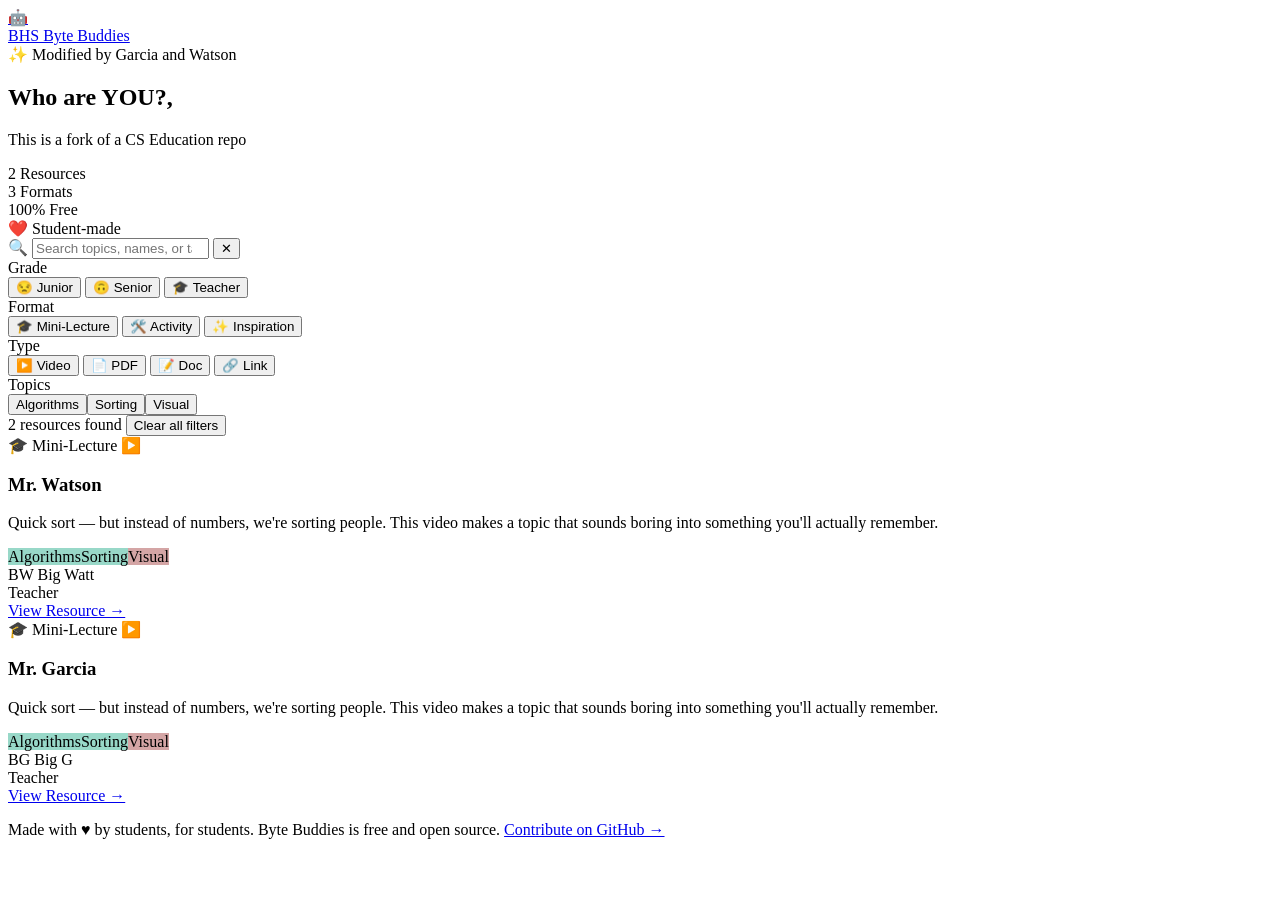
==== index.html @ da12e588 "Front end" ====
<!DOCTYPE html>
<html lang="en">
<head>
  <meta charset="UTF-8" />
  <meta name="viewport" content="width=device-width, initial-scale=1.0" />
  <title>Github tutorial</title>
  <meta name="description" content="Computer science learning resources"/>
  <link rel="stylesheet" href="css/style.css" />
  <link rel="icon" type="image/svg+xml" href="data:image/svg+xml,<svg xmlns='http://www.w3.org/2000/svg' viewBox='0 0 100 100'><text y='.9em' font-size='90'>🤖</text></svg>" />
</head>
<body>

<!-- ── Nav ──────────────────────────────────────────────── -->
<nav class="nav">
  <a href="index.html" class="nav-logo">
    <div class="logo-icon">🤖</div>
    BHS Byte Buddies
  </a>
</nav>

<!-- ── Hero ─────────────────────────────────────────────── -->
<section class="hero">
  <div class="hero-shapes">
    <div class="shape"></div>
    <div class="shape"></div>
    <div class="shape"></div>
    <div class="shape"></div>
    <div class="shape"></div>
  </div>
  <div class="hero-eyebrow">✨ Modified by Garcia and Watson</div>
  <h1 class="hero-title">Who are <span class="highlight">YOU?</span>,</h1>
  <p class="hero-desc">This is a fork of a CS Education repo</p>
  <div class="hero-stats">
    <div class="hero-stat">
      <span class="num" id="stat-resources">8</span>
      <span class="label">Resources</span>
    </div>
    <div class="hero-stat">
      <span class="num">3</span>
      <span class="label">Formats</span>
    </div>
    <div class="hero-stat">
      <span class="num">100%</span>
      <span class="label">Free</span>
    </div>
    <div class="hero-stat">
      <span class="num">❤️</span>
      <span class="label">Student-made</span>
    </div>
  </div>
</section>

<!-- ── Search bar ────────────────────────────────────────── -->
<div class="search-section">
  <div class="search-wrapper">
    <div class="search-input-wrap">
      <span class="search-icon">🔍</span>
      <input
        type="search"
        id="search-input"
        placeholder="Search topics, names, or tags…"
        aria-label="Search resources"
        autocomplete="off"
      />
      <button id="clear-search" aria-label="Clear search">✕</button>
    </div>
  </div>
</div>

<!-- ── Filters ───────────────────────────────────────────── -->
<div class="filter-section">
  <!-- Grade level -->
  <div class="filter-row">
    <span class="filter-label">Grade</span>
    <div class="filter-chips">
      <button class="filter-chip-btn grade-btn" data-grade="Junior">😒 Junior</button>
      <button class="filter-chip-btn grade-btn" data-grade="Senior">🙃 Senior</button>
      <button class="filter-chip-btn grade-btn" data-grade="Teacher">🎓 Teacher</button>
    </div>
  </div>

  <!-- Format -->
  <div class="filter-row">
    <span class="filter-label">Format</span>
    <div class="filter-chips">
      <button class="filter-chip-btn format-btn" data-format="mini-lecture">🎓 Mini-Lecture</button>
      <button class="filter-chip-btn format-btn" data-format="activity">🛠️ Activity</button>
      <button class="filter-chip-btn format-btn" data-format="inspiration">✨ Inspiration</button>
    </div>
  </div>

  <!-- Type -->
  <div class="filter-row">
    <span class="filter-label">Type</span>
    <div class="filter-chips">
      <button class="filter-chip-btn type-btn" data-type="video">▶️ Video</button>
      <button class="filter-chip-btn type-btn" data-type="pdf">📄 PDF</button>
      <button class="filter-chip-btn type-btn" data-type="doc">📝 Doc</button>
      <button class="filter-chip-btn type-btn" data-type="link">🔗 Link</button>
    </div>
  </div>

  <!-- Tags -->
  <div class="filter-row">
    <span class="filter-label">Topics</span>
    <div id="filter-tags"></div>
  </div>
</div>

<!-- ── Results meta ──────────────────────────────────────── -->
<div class="filter-meta-row">
  <span id="results-count"></span>
  <button id="clear-all-filters">Clear all filters</button>
</div>

<!-- ── Resource grid ─────────────────────────────────────── -->
<section class="results-section">
  <div id="results-grid"></div>
  <div id="no-results">
    <div class="no-results-icon">🔭</div>
    <h3>No resources found</h3>
    <p>Try a different search or remove some filters. More resources are added all the time!</p>
    <a href="submit.html" class="btn-primary" style="margin-top:0.5rem">Submit one yourself →</a>
  </div>
</section>


<!-- ── Footer ────────────────────────────────────────────── -->
<footer>
  <p>Made with <span class="footer-heart">♥</span> by students, for students. Byte Buddies is free and open source. 
  <a href="https://github.com/raywat44/bhs-CS-Buddies" target="_blank">Contribute on GitHub →</a></p>
</footer>

<script src="js/resources-data.js"></script>
<script src="js/app.js"></script>
<script>
  document.getElementById("stat-resources").textContent = RESOURCES.length;
</script>
</body>
</html>
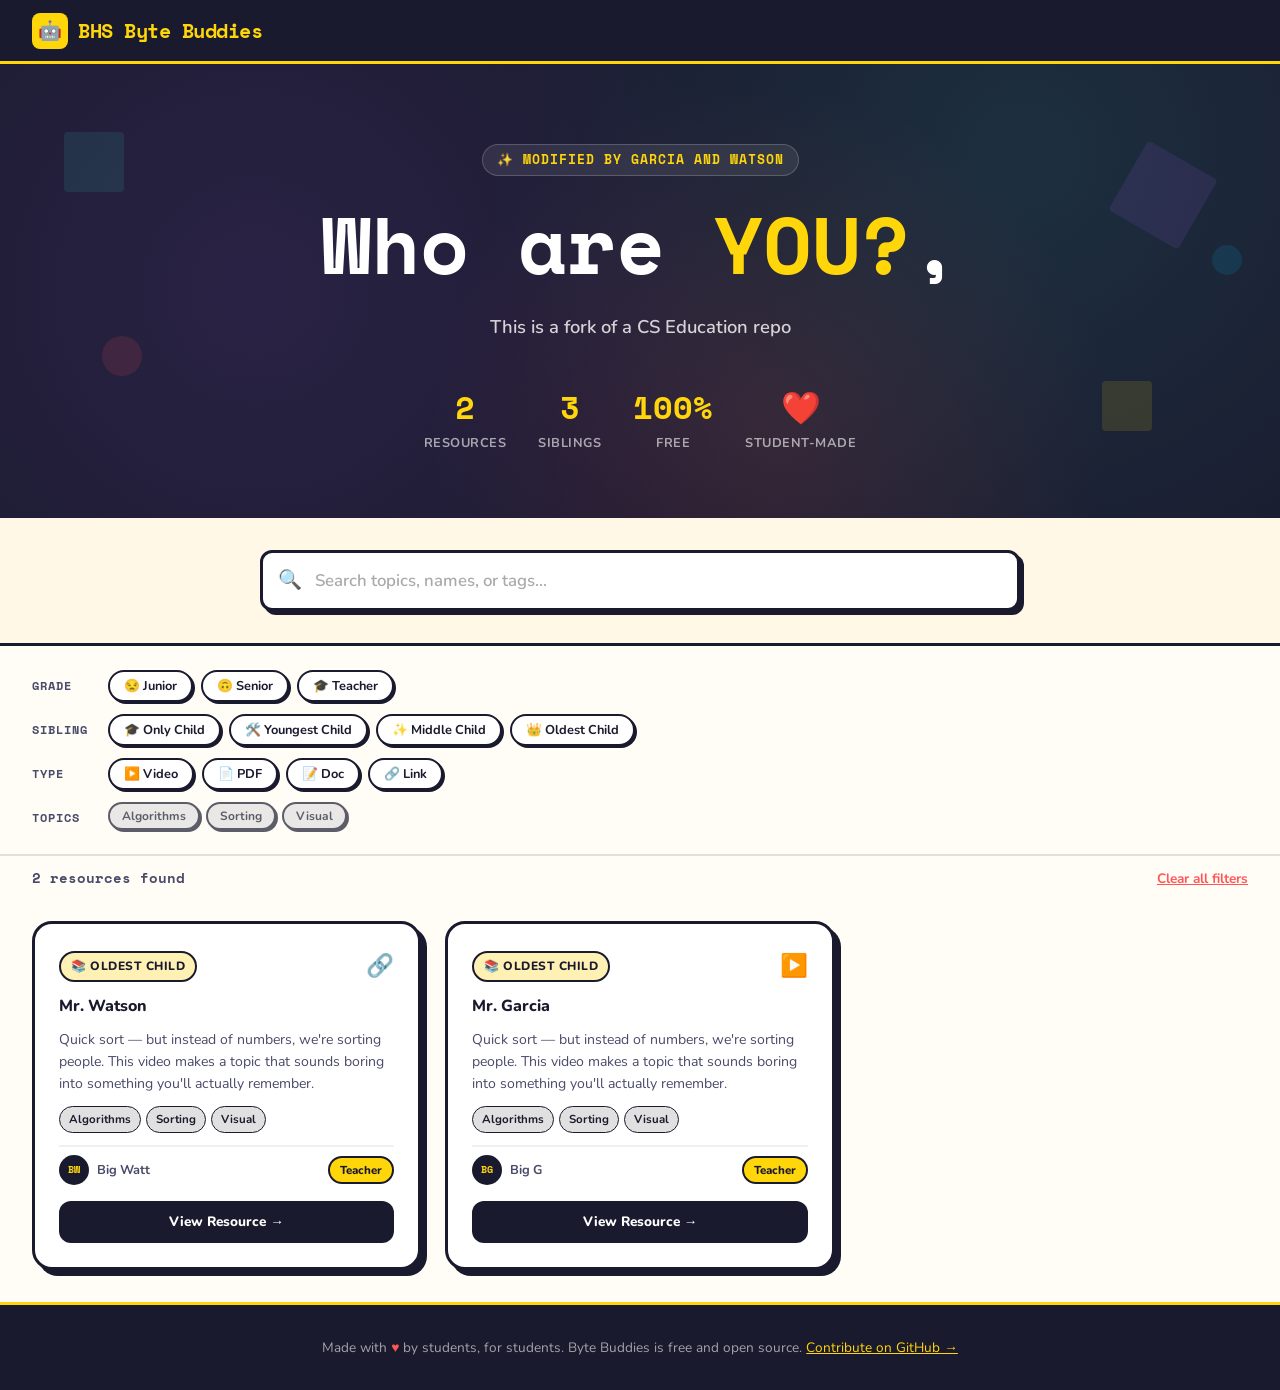
==== commit 9f0715c4: "Changed format to siblings" ====
--- a/index.html
+++ b/index.html
@@ -37,7 +37,7 @@
     </div>
     <div class="hero-stat">
       <span class="num">3</span>
-      <span class="label">Formats</span>
+      <span class="label">Siblings</span>
     </div>
     <div class="hero-stat">
       <span class="num">100%</span>
@@ -79,13 +79,14 @@
     </div>
   </div>
 
-  <!-- Format -->
+  <!-- Sibling -->
   <div class="filter-row">
-    <span class="filter-label">Format</span>
+    <span class="filter-label">Sibling</span>
     <div class="filter-chips">
-      <button class="filter-chip-btn format-btn" data-format="mini-lecture">🎓 Mini-Lecture</button>
-      <button class="filter-chip-btn format-btn" data-format="activity">🛠️ Activity</button>
-      <button class="filter-chip-btn format-btn" data-format="inspiration">✨ Inspiration</button>
+      <button class="filter-chip-btn sibling-btn" data-sibling="only-child">🎓 Only Child</button>
+      <button class="filter-chip-btn sibling-btn" data-sibling="youngest">🛠️ Youngest Child</button>
+      <button class="filter-chip-btn sibling-btn" data-sibling="middle">✨ Middle Child</button>
+      <button class="filter-chip-btn sibling-btn" data-sibling="oldest">👑 Oldest Child</button>
     </div>
   </div>
 
--- a/css/style.css
+++ b/css/style.css
@@ -0,0 +1,888 @@
+/* ============================================================
+   Byte Buddies — Stylesheet
+   Aesthetic: Playful retro-tech with chunky shapes, bold colors
+   and pixel-inspired accents — fun for kids, cool for teens
+============================================================ */
+
+@import url('https://fonts.googleapis.com/css2?family=Nunito:wght@400;600;700;800;900&family=Space+Mono:wght@400;700&display=swap');
+
+/* ── Variables ───────────────────────────────────────────── */
+:root {
+  --bg:          #FFFDF5;
+  --bg2:         #FFF8E7;
+  --ink:         #1A1A2E;
+  --ink-light:   #4A4A6A;
+  --accent1:     #FF5757;   /* coral-red */
+  --accent2:     #FFD60A;   /* electric yellow */
+  --accent3:     #2EC4B6;   /* teal */
+  --accent4:     #9B5DE5;   /* purple */
+  --accent5:     #00BBF9;   /* sky blue */
+  --card-bg:     #FFFFFF;
+  --border:      #1A1A2E;
+  --shadow:      4px 4px 0px #1A1A2E;
+  --shadow-lg:   6px 6px 0px #1A1A2E;
+  --shadow-hover:8px 8px 0px #1A1A2E;
+  --radius:      12px;
+  --radius-lg:   20px;
+  --font-body:   'Nunito', sans-serif;
+  --font-mono:   'Space Mono', monospace;
+}
+
+/* ── Reset ───────────────────────────────────────────────── */
+*, *::before, *::after { box-sizing: border-box; margin: 0; padding: 0; }
+html { scroll-behavior: smooth; }
+body {
+  font-family: var(--font-body);
+  background: var(--bg);
+  color: var(--ink);
+  line-height: 1.6;
+  overflow-x: hidden;
+}
+
+/* ── Scrollbar ───────────────────────────────────────────── */
+::-webkit-scrollbar { width: 10px; }
+::-webkit-scrollbar-track { background: var(--bg2); }
+::-webkit-scrollbar-thumb { background: var(--ink); border-radius: 999px; border: 2px solid var(--bg2); }
+
+/* ── Nav ─────────────────────────────────────────────────── */
+.nav {
+  position: sticky;
+  top: 0;
+  z-index: 100;
+  background: var(--ink);
+  border-bottom: 3px solid var(--accent2);
+  padding: 0 2rem;
+  display: flex;
+  align-items: center;
+  justify-content: space-between;
+  height: 64px;
+}
+
+.nav-logo {
+  display: flex;
+  align-items: center;
+  gap: 10px;
+  text-decoration: none;
+  color: var(--accent2);
+  font-family: var(--font-mono);
+  font-weight: 700;
+  font-size: 1.25rem;
+  letter-spacing: -0.5px;
+}
+
+.nav-logo .logo-icon {
+  width: 36px;
+  height: 36px;
+  background: var(--accent2);
+  border-radius: 8px;
+  display: flex;
+  align-items: center;
+  justify-content: center;
+  font-size: 1.2rem;
+  flex-shrink: 0;
+}
+
+.nav-links {
+  display: flex;
+  align-items: center;
+  gap: 0.5rem;
+}
+
+.nav-link {
+  color: #ffffff99;
+  text-decoration: none;
+  font-weight: 700;
+  font-size: 0.9rem;
+  padding: 6px 14px;
+  border-radius: 8px;
+  transition: all 0.15s;
+  letter-spacing: 0.2px;
+}
+
+.nav-link:hover, .nav-link.active { color: var(--accent2); background: #ffffff15; }
+
+.nav-btn {
+  background: var(--accent1);
+  color: white;
+  text-decoration: none;
+  font-weight: 800;
+  font-size: 0.85rem;
+  padding: 8px 18px;
+  border-radius: 8px;
+  border: 2px solid #ffffff30;
+  transition: all 0.15s;
+  letter-spacing: 0.2px;
+}
+
+.nav-btn:hover { background: #FF3333; transform: translateY(-1px); }
+
+/* ── Hero ────────────────────────────────────────────────── */
+.hero {
+  background: var(--ink);
+  color: white;
+  padding: 5rem 2rem 4rem;
+  text-align: center;
+  position: relative;
+  overflow: hidden;
+}
+
+.hero::before {
+  content: "";
+  position: absolute;
+  inset: 0;
+  background:
+    radial-gradient(circle at 20% 50%, #9B5DE520 0%, transparent 50%),
+    radial-gradient(circle at 80% 20%, #2EC4B620 0%, transparent 50%),
+    radial-gradient(circle at 60% 80%, #FF575720 0%, transparent 40%);
+}
+
+.hero-eyebrow {
+  display: inline-flex;
+  align-items: center;
+  gap: 8px;
+  background: #ffffff15;
+  border: 1px solid #ffffff30;
+  color: var(--accent2);
+  font-family: var(--font-mono);
+  font-size: 0.8rem;
+  font-weight: 700;
+  padding: 5px 14px;
+  border-radius: 999px;
+  margin-bottom: 1.5rem;
+  letter-spacing: 1px;
+  text-transform: uppercase;
+  position: relative;
+}
+
+.hero-title {
+  font-family: var(--font-mono);
+  font-size: clamp(2.5rem, 7vw, 5rem);
+  font-weight: 700;
+  line-height: 1.1;
+  margin-bottom: 1.5rem;
+  position: relative;
+  opacity: 0;
+  transform: translateY(20px);
+  transition: all 0.6s cubic-bezier(0.175, 0.885, 0.32, 1.275);
+}
+
+.hero-title.loaded {
+  opacity: 1;
+  transform: translateY(0);
+}
+
+.hero-title .highlight {
+  color: var(--accent2);
+  position: relative;
+}
+
+.hero-desc {
+  font-size: 1.15rem;
+  color: #ffffffCC;
+  max-width: 560px;
+  margin: 0 auto 2.5rem;
+  font-weight: 600;
+  position: relative;
+}
+
+.hero-stats {
+  display: flex;
+  gap: 2rem;
+  justify-content: center;
+  flex-wrap: wrap;
+  position: relative;
+}
+
+.hero-stat {
+  display: flex;
+  flex-direction: column;
+  align-items: center;
+}
+
+.hero-stat .num {
+  font-family: var(--font-mono);
+  font-size: 2rem;
+  font-weight: 700;
+  color: var(--accent2);
+}
+
+.hero-stat .label {
+  font-size: 0.8rem;
+  color: #ffffff99;
+  font-weight: 700;
+  letter-spacing: 0.5px;
+  text-transform: uppercase;
+}
+
+/* ── Floating shapes ─────────────────────────────────────── */
+.hero-shapes {
+  position: absolute;
+  inset: 0;
+  pointer-events: none;
+  overflow: hidden;
+}
+
+.shape {
+  position: absolute;
+  border-radius: 4px;
+  opacity: 0.12;
+  animation: float 6s ease-in-out infinite;
+}
+.shape:nth-child(1) { width:60px; height:60px; background:var(--accent3); top:15%; left:5%; animation-delay:0s; }
+.shape:nth-child(2) { width:40px; height:40px; background:var(--accent1); top:60%; left:8%; animation-delay:-2s; border-radius: 50%; }
+.shape:nth-child(3) { width:80px; height:80px; background:var(--accent4); top:20%; right:6%; animation-delay:-4s; transform: rotate(30deg); }
+.shape:nth-child(4) { width:50px; height:50px; background:var(--accent2); top:70%; right:10%; animation-delay:-1s; }
+.shape:nth-child(5) { width:30px; height:30px; background:var(--accent5); top:40%; right:3%; animation-delay:-3s; border-radius:50%; }
+
+@keyframes float {
+  0%, 100% { transform: translateY(0) rotate(0deg); }
+  50% { transform: translateY(-18px) rotate(5deg); }
+}
+
+/* ── Search section ──────────────────────────────────────── */
+.search-section {
+  background: var(--bg2);
+  border-bottom: 3px solid var(--ink);
+  padding: 2rem;
+  position: sticky;
+  top: 64px;
+  z-index: 50;
+}
+
+.search-wrapper {
+  max-width: 760px;
+  margin: 0 auto;
+  position: relative;
+}
+
+.search-input-wrap {
+  position: relative;
+  display: flex;
+  align-items: center;
+}
+
+.search-icon {
+  position: absolute;
+  left: 18px;
+  font-size: 1.2rem;
+  z-index: 1;
+  pointer-events: none;
+}
+
+#search-input {
+  width: 100%;
+  padding: 16px 52px 16px 52px;
+  font-family: var(--font-body);
+  font-size: 1.05rem;
+  font-weight: 700;
+  background: white;
+  border: 3px solid var(--ink);
+  border-radius: var(--radius);
+  box-shadow: var(--shadow);
+  outline: none;
+  transition: box-shadow 0.15s, transform 0.15s;
+  color: var(--ink);
+}
+
+#search-input:focus {
+  box-shadow: var(--shadow-hover);
+  transform: translate(-2px, -2px);
+}
+
+#search-input::placeholder { color: #AAA; font-weight: 600; }
+
+#clear-search {
+  position: absolute;
+  right: 16px;
+  background: var(--ink);
+  color: white;
+  border: none;
+  width: 28px;
+  height: 28px;
+  border-radius: 50%;
+  cursor: pointer;
+  display: none;
+  align-items: center;
+  justify-content: center;
+  font-size: 0.9rem;
+  font-weight: 800;
+  transition: background 0.1s;
+}
+#clear-search:hover { background: var(--accent1); }
+
+/* ── Filter section ──────────────────────────────────────── */
+.filter-section {
+  padding: 1.5rem 2rem;
+  border-bottom: 2px solid #1A1A2E20;
+  background: var(--bg);
+  max-width: 1400px;
+  margin: 0 auto;
+}
+
+.filter-row {
+  display: flex;
+  flex-wrap: wrap;
+  align-items: flex-start;
+  gap: 1rem;
+  margin-bottom: 0.75rem;
+}
+
+.filter-row:last-child { margin-bottom: 0; }
+
+.filter-label {
+  font-family: var(--font-mono);
+  font-size: 0.75rem;
+  font-weight: 700;
+  color: var(--ink-light);
+  text-transform: uppercase;
+  letter-spacing: 1px;
+  margin-top: 6px;
+  white-space: nowrap;
+  min-width: 60px;
+}
+
+.filter-chips {
+  display: flex;
+  flex-wrap: wrap;
+  gap: 8px;
+}
+
+.filter-chip-btn {
+  background: white;
+  border: 2px solid var(--ink);
+  color: var(--ink);
+  font-family: var(--font-body);
+  font-weight: 700;
+  font-size: 0.8rem;
+  padding: 5px 14px;
+  border-radius: 999px;
+  cursor: pointer;
+  box-shadow: 2px 2px 0 var(--ink);
+  transition: all 0.1s;
+}
+
+.filter-chip-btn:hover {
+  transform: translate(-1px, -1px);
+  box-shadow: 3px 3px 0 var(--ink);
+}
+
+.filter-chip-btn.active {
+  background: var(--ink);
+  color: white;
+  transform: translate(-1px, -1px);
+  box-shadow: 3px 3px 0 var(--accent2);
+}
+
+.sibling-btn.active[data-sibling="only-child"] { background: var(--accent4); }
+.sibling-btn.active[data-sibling="youngest"]   { background: var(--accent3); }
+.sibling-btn.active[data-sibling="middle"]     { background: var(--accent1); }
+.sibling-btn.active[data-sibling="oldest"]     { background: var(--accent5); }
+.type-btn.active   { background: var(--accent5); }
+.grade-btn.active  { background: var(--accent2); color: var(--ink); }
+
+#filter-tags {
+  display: flex;
+  flex-wrap: wrap;
+  gap: 6px;
+}
+
+.tag-filter-btn {
+  background: var(--tag-bg, #eee);
+  border: 2px solid var(--ink);
+  color: var(--ink);
+  font-family: var(--font-body);
+  font-weight: 700;
+  font-size: 0.75rem;
+  padding: 4px 12px;
+  border-radius: 999px;
+  cursor: pointer;
+  box-shadow: 2px 2px 0 var(--ink);
+  transition: all 0.1s;
+  opacity: 0.7;
+}
+
+.tag-filter-btn:hover { opacity: 1; transform: translate(-1px, -1px); box-shadow: 3px 3px 0 var(--ink); }
+.tag-filter-btn.active { opacity: 1; transform: translate(-1px, -1px); box-shadow: 3px 3px 0 var(--ink); filter: brightness(0.9); }
+
+.filter-meta-row {
+  display: flex;
+  justify-content: space-between;
+  align-items: center;
+  max-width: 1400px;
+  margin: 0.75rem auto 0;
+  padding: 0 2rem;
+  flex-wrap: wrap;
+  gap: 0.5rem;
+}
+
+#results-count {
+  font-family: var(--font-mono);
+  font-size: 0.85rem;
+  color: var(--ink-light);
+  font-weight: 700;
+}
+
+#clear-all-filters {
+  background: none;
+  border: none;
+  color: var(--accent1);
+  font-family: var(--font-body);
+  font-weight: 700;
+  font-size: 0.85rem;
+  cursor: pointer;
+  text-decoration: underline;
+  padding: 0;
+}
+#clear-all-filters:hover { color: #cc0000; }
+
+/* ── Results grid ────────────────────────────────────────── */
+.results-section {
+  max-width: 1400px;
+  margin: 0 auto;
+  padding: 2rem;
+}
+
+#results-grid {
+  display: grid;
+  grid-template-columns: repeat(auto-fill, minmax(300px, 1fr));
+  gap: 1.5rem;
+}
+
+/* ── Resource card ───────────────────────────────────────── */
+.resource-card {
+  background: var(--card-bg);
+  border: 3px solid var(--ink);
+  border-radius: var(--radius-lg);
+  padding: 1.5rem;
+  box-shadow: var(--shadow-lg);
+  cursor: pointer;
+  transition: transform 0.15s, box-shadow 0.15s;
+  position: relative;
+  display: flex;
+  flex-direction: column;
+  gap: 0.75rem;
+  animation: cardIn 0.4s ease both;
+}
+
+@keyframes cardIn {
+  from { opacity: 0; transform: translateY(16px); }
+  to   { opacity: 1; transform: translateY(0); }
+}
+
+.resource-card:hover {
+  transform: translate(-3px, -3px);
+  box-shadow: var(--shadow-hover);
+}
+
+.card-header {
+  display: flex;
+  justify-content: space-between;
+  align-items: center;
+}
+
+.card-sibling-badge,
+.card-type-badge {
+  font-size: 0.75rem;
+  font-weight: 800;
+  padding: 4px 10px;
+  border-radius: 999px;
+  border: 2px solid var(--ink);
+  text-transform: uppercase;
+  letter-spacing: 0.5px;
+}
+
+.sibling-only-child { background: #E8D5FF; }
+.sibling-youngest   { background: #CCFFF8; }
+.sibling-middle     { background: #FFDFDF; }
+.sibling-oldest     { background: #FFF0B3; }
+
+.card-type-icon { font-size: 1.4rem; }
+
+.card-title {
+  font-size: 1rem;
+  font-weight: 800;
+  line-height: 1.3;
+  color: var(--ink);
+  flex: 0;
+}
+
+.card-description {
+  font-size: 0.88rem;
+  color: var(--ink-light);
+  line-height: 1.55;
+  display: -webkit-box;
+  -webkit-line-clamp: 3;
+  -webkit-box-orient: vertical;
+  overflow: hidden;
+  flex: 1;
+}
+
+.card-tags {
+  display: flex;
+  flex-wrap: wrap;
+  gap: 5px;
+}
+
+.tag {
+  font-size: 0.72rem;
+  font-weight: 700;
+  padding: 3px 9px;
+  border-radius: 999px;
+  border: 1.5px solid var(--ink);
+  color: var(--ink);
+}
+
+.card-footer {
+  display: flex;
+  align-items: center;
+  justify-content: space-between;
+  padding-top: 0.5rem;
+  border-top: 2px solid #f0f0f0;
+}
+
+.contributor {
+  display: flex;
+  align-items: center;
+  gap: 8px;
+}
+
+.contributor-avatar {
+  width: 30px;
+  height: 30px;
+  background: var(--ink);
+  color: var(--accent2);
+  border-radius: 50%;
+  display: flex;
+  align-items: center;
+  justify-content: center;
+  font-family: var(--font-mono);
+  font-size: 0.65rem;
+  font-weight: 700;
+  flex-shrink: 0;
+}
+
+.contributor-name {
+  font-size: 0.8rem;
+  font-weight: 700;
+  color: var(--ink-light);
+}
+
+.grade-badge {
+  background: var(--accent2);
+  color: var(--ink);
+  font-size: 0.72rem;
+  font-weight: 800;
+  padding: 3px 10px;
+  border-radius: 999px;
+  border: 2px solid var(--ink);
+}
+
+.card-link {
+  display: flex;
+  align-items: center;
+  justify-content: center;
+  background: var(--ink);
+  color: white;
+  text-decoration: none;
+  font-weight: 800;
+  font-size: 0.85rem;
+  padding: 10px;
+  border-radius: var(--radius);
+  transition: background 0.15s;
+  margin-top: 0.25rem;
+}
+
+.card-link:hover { background: var(--accent1); }
+
+/* ── No results ──────────────────────────────────────────── */
+#no-results {
+  display: none;
+  flex-direction: column;
+  align-items: center;
+  padding: 4rem 2rem;
+  text-align: center;
+  gap: 1rem;
+}
+
+.no-results-icon { font-size: 4rem; }
+#no-results h3 { font-size: 1.4rem; font-weight: 800; }
+#no-results p  { color: var(--ink-light); font-size: 0.95rem; max-width: 400px; }
+
+/* ── Section titles ──────────────────────────────────────── */
+.section-title {
+  font-family: var(--font-mono);
+  font-size: 1.5rem;
+  font-weight: 700;
+  margin-bottom: 0.25rem;
+  display: flex;
+  align-items: center;
+  gap: 0.5rem;
+}
+
+/* ── How It Works strip ──────────────────────────────────── */
+.how-strip {
+  background: var(--ink);
+  color: white;
+  padding: 3rem 2rem;
+  text-align: center;
+}
+
+.how-strip h2 {
+  font-family: var(--font-mono);
+  font-size: 1.5rem;
+  margin-bottom: 2rem;
+  color: var(--accent2);
+}
+
+.how-steps {
+  display: flex;
+  gap: 2rem;
+  justify-content: center;
+  flex-wrap: wrap;
+  max-width: 900px;
+  margin: 0 auto;
+}
+
+.how-step {
+  flex: 1;
+  min-width: 180px;
+  max-width: 220px;
+}
+
+.how-step .step-num {
+  width: 52px;
+  height: 52px;
+  background: var(--accent2);
+  color: var(--ink);
+  border-radius: 12px;
+  display: flex;
+  align-items: center;
+  justify-content: center;
+  font-family: var(--font-mono);
+  font-size: 1.4rem;
+  font-weight: 700;
+  margin: 0 auto 1rem;
+  border: 3px solid white;
+}
+
+.how-step h3 { font-size: 0.95rem; font-weight: 800; margin-bottom: 0.4rem; }
+.how-step p  { font-size: 0.82rem; color: #ffffff99; }
+
+/* ── Submit CTA ──────────────────────────────────────────── */
+.submit-cta {
+  background: var(--accent3);
+  border: 3px solid var(--ink);
+  border-radius: var(--radius-lg);
+  padding: 2.5rem;
+  text-align: center;
+  box-shadow: var(--shadow-lg);
+  max-width: 600px;
+  margin: 3rem auto;
+}
+
+.submit-cta h2 {
+  font-family: var(--font-mono);
+  font-size: 1.5rem;
+  margin-bottom: 0.75rem;
+}
+
+.submit-cta p {
+  font-size: 0.95rem;
+  margin-bottom: 1.5rem;
+  color: var(--ink-light);
+  font-weight: 600;
+}
+
+.btn-primary {
+  display: inline-flex;
+  align-items: center;
+  gap: 8px;
+  background: var(--ink);
+  color: white;
+  text-decoration: none;
+  font-family: var(--font-body);
+  font-weight: 800;
+  font-size: 1rem;
+  padding: 14px 28px;
+  border-radius: var(--radius);
+  border: 3px solid var(--ink);
+  box-shadow: var(--shadow);
+  transition: all 0.15s;
+  cursor: pointer;
+}
+
+.btn-primary:hover {
+  background: var(--accent1);
+  transform: translate(-2px, -2px);
+  box-shadow: var(--shadow-hover);
+}
+
+/* ── Resource detail page ────────────────────────────────── */
+.detail-page {
+  max-width: 860px;
+  margin: 0 auto;
+  padding: 2.5rem 2rem;
+}
+
+.detail-back {
+  display: inline-flex;
+  align-items: center;
+  gap: 6px;
+  font-weight: 700;
+  font-size: 0.9rem;
+  color: var(--ink);
+  text-decoration: none;
+  margin-bottom: 1.5rem;
+  padding: 6px 14px;
+  border: 2px solid var(--ink);
+  border-radius: var(--radius);
+  background: white;
+  box-shadow: var(--shadow);
+  transition: all 0.1s;
+}
+
+.detail-back:hover { background: var(--accent2); transform: translate(-1px, -1px); box-shadow: var(--shadow-hover); }
+
+.detail-card {
+  background: white;
+  border: 3px solid var(--ink);
+  border-radius: var(--radius-lg);
+  box-shadow: var(--shadow-lg);
+  overflow: hidden;
+}
+
+.detail-header {
+  padding: 2rem;
+  border-bottom: 3px solid var(--ink);
+  background: var(--bg2);
+}
+
+.detail-badges {
+  display: flex;
+  gap: 8px;
+  flex-wrap: wrap;
+  margin-bottom: 1rem;
+}
+
+.detail-title {
+  font-family: var(--font-mono);
+  font-size: 1.6rem;
+  font-weight: 700;
+  line-height: 1.25;
+  margin-bottom: 1rem;
+}
+
+.detail-meta {
+  display: flex;
+  gap: 1.5rem;
+  flex-wrap: wrap;
+}
+
+.detail-meta-item {
+  display: flex;
+  align-items: center;
+  gap: 6px;
+  font-size: 0.85rem;
+  font-weight: 700;
+  color: var(--ink-light);
+}
+
+.detail-body { padding: 2rem; }
+
+.detail-description {
+  font-size: 1.05rem;
+  line-height: 1.7;
+  color: var(--ink-light);
+  margin-bottom: 1.5rem;
+}
+
+.detail-tags {
+  display: flex;
+  flex-wrap: wrap;
+  gap: 7px;
+  margin-bottom: 2rem;
+}
+
+.detail-contributor {
+  display: flex;
+  align-items: center;
+  gap: 12px;
+  padding: 1rem;
+  background: var(--bg2);
+  border: 2px solid var(--ink);
+  border-radius: var(--radius);
+  margin-bottom: 2rem;
+}
+
+.contributor-avatar-lg {
+  width: 48px;
+  height: 48px;
+  background: var(--ink);
+  color: var(--accent2);
+  border-radius: 50%;
+  display: flex;
+  align-items: center;
+  justify-content: center;
+  font-family: var(--font-mono);
+  font-size: 1rem;
+  font-weight: 700;
+  flex-shrink: 0;
+}
+
+.detail-action {
+  display: flex;
+  justify-content: center;
+}
+
+/* ── Submit page ─────────────────────────────────────────── */
+.submit-page {
+  max-width: 780px;
+  margin: 0 auto;
+  padding: 2.5rem 2rem;
+}
+
+.submit-page h1 {
+  font-family: var(--font-mono);
+  font-size: 2rem;
+  margin-bottom: 0.75rem;
+}
+
+.form-embed {
+  border: 3px solid var(--ink);
+  border-radius: var(--radius-lg);
+  overflow: hidden;
+  box-shadow: var(--shadow-lg);
+  margin-top: 2rem;
+}
+
+.form-embed iframe {
+  width: 100%;
+  min-height: 900px;
+  border: none;
+  display: block;
+}
+
+/* ── Footer ──────────────────────────────────────────────── */
+footer {
+  background: var(--ink);
+  color: #ffffff99;
+  text-align: center;
+  padding: 2rem;
+  font-size: 0.85rem;
+  border-top: 3px solid var(--accent2);
+}
+
+footer a { color: var(--accent2); }
+footer .footer-heart { color: var(--accent1); }
+
+/* ── Responsive ──────────────────────────────────────────── */
+@media (max-width: 768px) {
+  .nav-links { display: none; }
+  .hero { padding: 3rem 1.5rem 2.5rem; }
+  .search-section { top: 64px; padding: 1rem 1.25rem; }
+  .filter-section { padding: 1rem 1.25rem; }
+  .results-section { padding: 1.25rem; }
+  #results-grid { grid-template-columns: 1fr; }
+  .how-steps { flex-direction: column; align-items: center; }
+  .filter-meta-row { padding: 0 1.25rem; }
+}
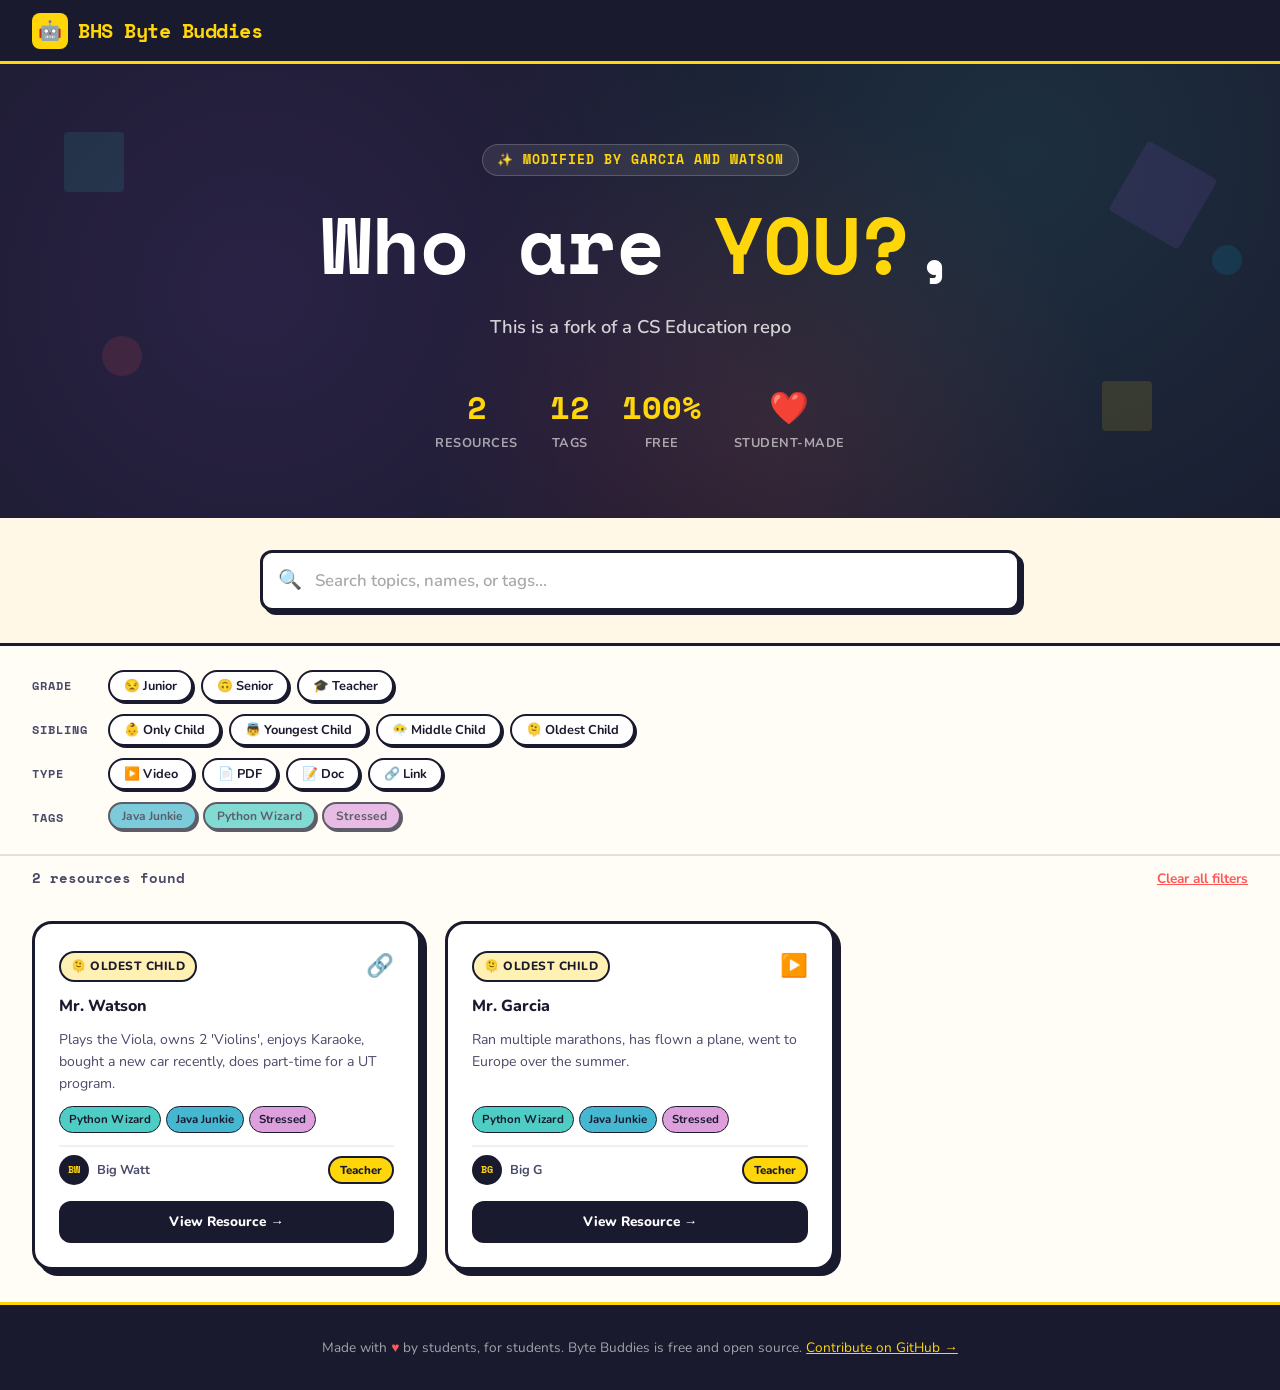
==== commit 1b2fdb1a: "Stuff" ====
--- a/index.html
+++ b/index.html
@@ -36,8 +36,8 @@
       <span class="label">Resources</span>
     </div>
     <div class="hero-stat">
-      <span class="num">3</span>
-      <span class="label">Siblings</span>
+      <span class="num" id ="stat-tags">3</span>
+      <span class="label">Tags</span>
     </div>
     <div class="hero-stat">
       <span class="num">100%</span>
@@ -83,10 +83,10 @@
   <div class="filter-row">
     <span class="filter-label">Sibling</span>
     <div class="filter-chips">
-      <button class="filter-chip-btn sibling-btn" data-sibling="only-child">🎓 Only Child</button>
-      <button class="filter-chip-btn sibling-btn" data-sibling="youngest">🛠️ Youngest Child</button>
-      <button class="filter-chip-btn sibling-btn" data-sibling="middle">✨ Middle Child</button>
-      <button class="filter-chip-btn sibling-btn" data-sibling="oldest">👑 Oldest Child</button>
+      <button class="filter-chip-btn sibling-btn" data-sibling="only-child">👶 Only Child</button>
+      <button class="filter-chip-btn sibling-btn" data-sibling="youngest">👼 Youngest Child</button>
+      <button class="filter-chip-btn sibling-btn" data-sibling="middle">😶‍🌫️ Middle Child</button>
+      <button class="filter-chip-btn sibling-btn" data-sibling="oldest">🫠 Oldest Child</button>
     </div>
   </div>
 
@@ -103,7 +103,7 @@
 
   <!-- Tags -->
   <div class="filter-row">
-    <span class="filter-label">Topics</span>
+    <span class="filter-label">Tags</span>
     <div id="filter-tags"></div>
   </div>
 </div>
@@ -136,6 +136,7 @@
 <script src="js/app.js"></script>
 <script>
   document.getElementById("stat-resources").textContent = RESOURCES.length;
+  document.getElementById("stat-tags").textContent = Object.keys(TAG_COLORS).length;
 </script>
 </body>
 </html>
